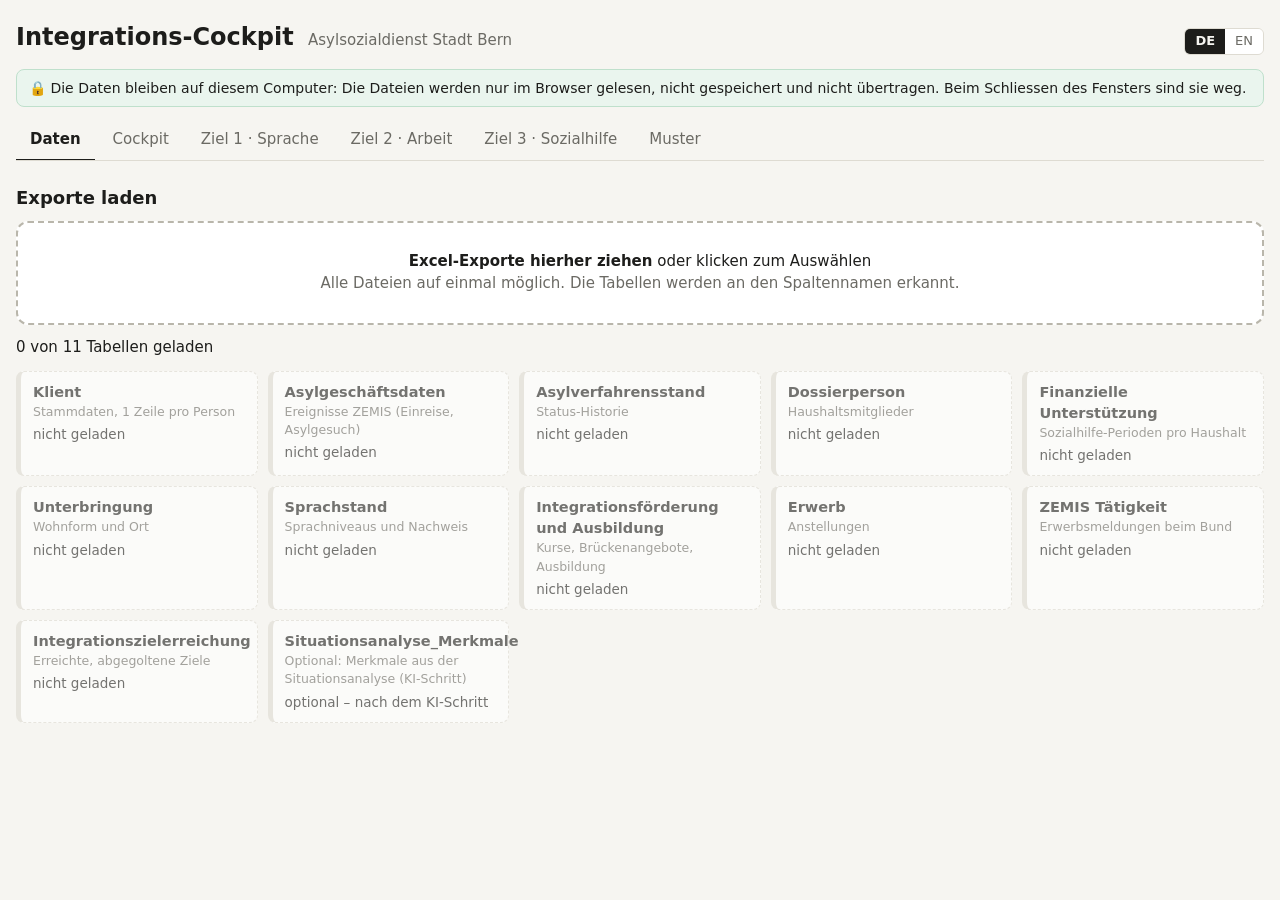
==== index.html @ bf175713 "Integrations-Cockpit: Prototyp (Daten, Cockpit, Ziele 1–3, Muster, KI-Schritt) Offline-Web-App für d" ====
<!doctype html>
<html lang="de">
<head>
  <meta charset="utf-8">
  <meta name="viewport" content="width=device-width, initial-scale=1">
  <!-- Keine Netzwerkverbindungen: Daten können die Seite nicht verlassen. -->
  <meta http-equiv="Content-Security-Policy" content="connect-src 'none'; form-action 'none'">
  <title>Integrations-Cockpit</title>
  <link rel="stylesheet" href="css/app.css">
</head>
<body>
  <header>
    <div class="top">
      <h1>Integrations-Cockpit <small id="subtitle"></small></h1>
      <div id="lang" class="lang" role="group" aria-label="Sprache / Language">
        <button type="button" data-l="de">DE</button><button type="button" data-l="en">EN</button>
      </div>
    </div>
    <p id="privacy" class="privacy"></p>
    <nav id="tabs" class="tabs" role="tablist"></nav>
  </header>

  <main id="view"></main>

  <script src="lib/xlsx.full.min.js"></script>
  <script src="js/i18n.js"></script>
  <script src="js/schema.js"></script>
  <script src="js/parse.js"></script>
  <script src="js/rules.js"></script>
  <script src="js/cockpit.js"></script>
  <script src="js/patterns.js"></script>
  <script src="tools/generator.js"></script>
  <script src="js/app.js"></script>
  <script src="js/charts.js"></script>
  <script src="js/views/daten.js"></script>
  <script src="js/views/goalview.js"></script>
  <script src="js/views/ziel1.js"></script>
  <script src="js/views/ziel2.js"></script>
  <script src="js/views/ziel3.js"></script>
  <script src="js/views/cockpit.js"></script>
  <script src="js/views/muster.js"></script>
</body>
</html>
---- css/app.css ----
:root {
  --bg: #f6f5f1; --ink: #1d1d1b; --muted: #6b6a64; --card: #fff; --line: #dedbd2;
  --ok: #1f9d63; --warn: #d9711c; --bad: #c0392b; --accent: #2f6fdb;
  /* Zielfarben wie in docs/datenmodell.html */
  --g1: #2f6fdb; --g2: #d9711c; --g3: #1f9d63; --t: #7a4fd1; --hh: #c23d6b;
  /* Ampel */
  --green: #1f9d63; --yellow: #e0a800; --red: #c0392b; --grey: #9a988f;
}
* { box-sizing: border-box; }
body { margin: 0; font: 15px/1.45 ui-sans-serif, system-ui, -apple-system, "Segoe UI", sans-serif; color: var(--ink); background: var(--bg); }
header, main { max-width: 1280px; margin: 0 auto; padding: 0 16px; }
header { padding-top: 20px; }
main { padding-bottom: 40px; }
.top { display: flex; justify-content: space-between; align-items: baseline; gap: 12px; flex-wrap: wrap; }
.lang { display: flex; border: 1px solid var(--line); border-radius: 6px; overflow: hidden; }
.lang button { font: inherit; font-size: 13px; padding: 3px 10px; border: 0; background: var(--card); color: var(--muted); cursor: pointer; }
.lang button[aria-pressed="true"] { background: var(--ink); color: var(--bg); font-weight: 600; }
.tabs { display: flex; gap: 4px; margin-top: 14px; border-bottom: 1.5px solid var(--line); overflow-x: auto; }
.tabs a { padding: 8px 14px; color: var(--muted); text-decoration: none; border-bottom: 3px solid transparent; margin-bottom: -1.5px; white-space: nowrap; }
.tabs a:hover { color: var(--ink); }
.tabs a.on { color: var(--ink); font-weight: 600; border-bottom-color: var(--ink); }
.placeholder { color: var(--muted); padding: 40px 0; }
h1 { margin: 0 0 6px; font-size: 24px; }
h1 small { font-weight: 400; color: var(--muted); font-size: 15px; margin-left: 6px; }
h2 { font-size: 18px; margin: 24px 0 10px; }
h2 small { font-weight: 400; color: var(--muted); font-size: 13px; margin-left: 6px; }
.muted { color: var(--muted); }
.privacy { background: #eaf5ee; border: 1px solid #bfe0cc; border-radius: 8px; padding: 8px 12px; margin: 8px 0 0; font-size: 14px; }

.drop { border: 2px dashed #b9b6ab; border-radius: 12px; background: var(--card); padding: 28px 16px; text-align: center; cursor: pointer; }
.drop:hover, .drop:focus, .drop.over { border-color: var(--accent); background: #f1f5fd; outline: none; }
.bar { display: flex; gap: 16px; align-items: center; margin: 12px 0; flex-wrap: wrap; }
.bar button { margin-left: auto; font: inherit; padding: 5px 12px; border-radius: 6px; border: 1px solid var(--bad); color: var(--bad); background: #fff; cursor: pointer; }

.tables { list-style: none; padding: 0; margin: 0; display: grid; grid-template-columns: repeat(auto-fill, minmax(230px, 1fr)); gap: 10px; }
.tcard { background: var(--card); border: 1.5px solid var(--line); border-left-width: 5px; border-radius: 8px; padding: 10px 12px; font-size: 13.5px; }
.tcard[data-id] { cursor: pointer; }
.tcard[data-id]:hover, .tcard[data-id]:focus { box-shadow: 0 2px 8px rgba(0,0,0,.1); outline: none; }
.tcard.ok { border-left-color: var(--ok); }
.tcard.warn { border-left-color: var(--warn); }
.tcard.sel { box-shadow: 0 0 0 2px var(--accent); }
.tcard.missing { opacity: .6; border-style: dashed; border-left-style: solid; }
.tname { font-weight: 600; font-size: 14.5px; }
.tdesc { color: var(--muted); font-size: 12.5px; overflow-wrap: anywhere; }
.tstat { margin-top: 4px; }
.tissue { color: var(--warn); font-size: 12.5px; margin-top: 4px; }

.scroll { overflow: auto; max-height: 60vh; background: var(--card); border: 1px solid var(--line); border-radius: 8px; }
table { border-collapse: collapse; font-size: 13px; white-space: nowrap; }
th, td { padding: 4px 10px; border-bottom: 1px solid #eee; text-align: left; }
th { position: sticky; top: 0; background: #fafaf7; font-weight: 600; }
.issues { font-size: 13px; }
details { margin-bottom: 10px; }
code { background: #f0eee8; padding: 0 4px; border-radius: 3px; }


/* ---------- Ziel-Ansichten ---------- */
h3 { font-size: 15px; margin: 18px 0 8px; }
.small { font-size: 12.5px; }
.head-row { display: flex; justify-content: space-between; align-items: flex-end; gap: 12px; flex-wrap: wrap; }
.head-row h2 { margin-bottom: 2px; }
.head-row p { margin: 0; }
.controls { display: flex; gap: 12px; align-items: center; flex-wrap: wrap; font-size: 14px; }
input[type="date"], input[type="search"], select { font: inherit; font-size: 14px; padding: 4px 8px; border: 1px solid var(--line); border-radius: 6px; background: var(--card); color: var(--ink); }
button.primary { font: inherit; font-size: 14px; padding: 6px 14px; border-radius: 6px; border: 0; background: var(--ink); color: var(--bg); cursor: pointer; }
button.primary:hover { opacity: .85; }

.kpis { display: grid; grid-template-columns: repeat(auto-fit, minmax(140px, 1fr)); gap: 10px; margin: 16px 0 4px; }
.kpi { background: var(--card); border: 1.5px solid var(--line); border-top: 4px solid var(--line); border-radius: 8px; padding: 10px 12px; }
.kpi b { display: block; font-size: 26px; line-height: 1.1; font-variant-numeric: tabular-nums; }
.kpi span { color: var(--muted); font-size: 13px; }
.kpi.green { border-top-color: var(--green); } .kpi.yellow { border-top-color: var(--yellow); }
.kpi.red { border-top-color: var(--red); } .kpi.accent { border-top-color: var(--accent); }

.two-col { display: grid; grid-template-columns: repeat(auto-fit, minmax(420px, 1fr)); gap: 0 16px; }
@media (max-width: 520px) { .two-col { grid-template-columns: 1fr; } }
table.num td:not(:first-child), table.num th:not(:first-child) { text-align: right; font-variant-numeric: tabular-nums; }
.scroll.tall { max-height: 70vh; }
td.wrap { white-space: normal; min-width: 280px; max-width: 520px; }
td { vertical-align: top; }

svg.bar { vertical-align: middle; }
svg.bar .green { fill: var(--green); } svg.bar .yellow { fill: var(--yellow); }
svg.bar .red { fill: var(--red); } svg.bar .dark { fill: #7d2a20; } svg.bar .grey { fill: var(--grey); }

.light { display: inline-flex; align-items: center; gap: 6px; white-space: nowrap; }
.light i { width: 11px; height: 11px; border-radius: 50%; display: inline-block; flex: none; }
.light.green i { background: var(--green); } .light.yellow i { background: var(--yellow); }
.light.red i { background: var(--red); } .light.grey i { background: var(--grey); }
.tag { display: inline-block; font-size: 11.5px; padding: 0 6px; border-radius: 4px; border: 1px solid currentColor; white-space: nowrap; }
.tag.accent { color: var(--accent); }
.filters { display: flex; flex-wrap: wrap; gap: 12px; align-items: center; margin-bottom: 8px; font-size: 14px; }

.seg { display: inline-flex; border: 1px solid var(--line); border-radius: 8px; overflow: hidden; margin-top: 16px; flex-wrap: wrap; }
.seg button { font: inherit; font-size: 14px; padding: 6px 14px; border: 0; background: var(--card); color: var(--muted); cursor: pointer; }
.seg button.on { background: var(--ink); color: var(--bg); font-weight: 600; }
.qual { color: var(--warn); font-size: 12.5px; margin-top: 3px; }

/* ---------- Cockpit ---------- */
button.kpi { font: inherit; text-align: left; color: var(--ink); cursor: pointer; }
button.kpi:hover { box-shadow: 0 2px 8px rgba(0,0,0,.1); }
button.kpi.sel { outline: 2px solid var(--ink); outline-offset: 1px; }
.kpi.warn { border-top-color: var(--warn); }
.calls { list-style: none; margin: 0; padding: 0; display: grid; gap: 6px; }
.call { display: grid; grid-template-columns: 130px 150px 120px 1fr 120px 110px; gap: 10px; align-items: start;
  background: var(--card); border: 1.5px solid var(--line); border-radius: 8px; padding: 8px 12px; font-size: 13.5px; }
.call.done { opacity: .4; }
.call.done .c-text { text-decoration: line-through; }
.c-act { text-align: right; }
@media (max-width: 900px) { .call { grid-template-columns: 1fr 1fr; } .c-text { grid-column: 1 / -1; } .c-act { text-align: left; } }
.done-btn { font: inherit; font-size: 13px; padding: 3px 10px; border-radius: 6px; border: 1px solid var(--line); background: var(--card); color: var(--ink); cursor: pointer; }
.done-btn[aria-pressed="true"] { background: var(--bg); }
.gtag { display: inline-block; font-size: 12px; font-weight: 600; padding: 1px 7px; border-radius: 10px; color: #fff; white-space: nowrap; }
.gtag.g1 { background: var(--g1); } .gtag.g2 { background: var(--g2); } .gtag.g3 { background: var(--g3); }
.light.warn i { background: none; color: var(--warn); font-style: normal; font-weight: 700; width: auto; height: auto; }
button.link { font: inherit; font-size: 14px; background: none; border: 0; color: var(--accent); cursor: pointer; padding: 8px 0; }
button.sort { font: inherit; font-weight: 600; background: none; border: 0; padding: 0; color: var(--ink); cursor: pointer; }
button.lightbtn { font: inherit; font-size: 13px; background: none; border: 1px solid transparent; border-radius: 6px; padding: 2px 6px; color: var(--ink); cursor: pointer; }
button.lightbtn:hover, button.lightbtn:focus { border-color: var(--line); background: var(--bg); }
.empty { text-align: center; padding: 48px 16px; }
.empty .actions { display: flex; gap: 12px; justify-content: center; flex-wrap: wrap; margin-top: 18px; }
.btn { font: inherit; font-size: 15px; padding: 9px 18px; border-radius: 8px; border: 1.5px solid var(--ink); background: var(--card); color: var(--ink); cursor: pointer; text-decoration: none; }
.btn.primary { background: var(--ink); color: var(--bg); }

details.group { margin-top: 14px; }
details.group > summary { cursor: pointer; list-style: revert; }
details.group > summary h3 { display: inline; margin: 0; }
details.group > summary small { font-weight: 400; color: var(--muted); }
details.group .scroll { margin-top: 8px; }

/* ---------- Muster ---------- */
.principle { background: var(--card); border-left: 4px solid var(--t); padding: 8px 12px; border-radius: 6px; margin: 6px 0 0; font-size: 14px; }
.base { margin: 14px 0 6px; font-size: 14px; }
.chips { display: flex; flex-wrap: wrap; gap: 6px; align-items: center; margin: 8px 0; }
.chip-title { font-size: 12.5px; color: var(--muted); min-width: 190px; }
.chip { font: inherit; font-size: 13px; padding: 4px 11px; border-radius: 999px; border: 1px solid var(--line); background: var(--card); color: var(--ink); cursor: pointer; }
.chip.on { background: var(--ink); color: var(--bg); border-color: var(--ink); }
.card-sec { background: var(--card); border: 1.5px solid var(--line); border-radius: 10px; padding: 4px 16px 10px; margin-top: 14px; }
.card-sec h4 { font-size: 14px; margin: 14px 0 6px; }
.rrows { display: grid; gap: 4px; }
.rrow { display: grid; grid-template-columns: minmax(150px, 260px) 1fr 120px; gap: 10px; align-items: center; font-size: 13.5px; }
@media (max-width: 640px) { .rrow { grid-template-columns: 1fr 90px; } .rrow .rbar { grid-column: 1 / -1; grid-row: 2; } .chip-title { min-width: 0; width: 100%; } }
.rlabel { overflow-wrap: anywhere; }
.rbar { width: 100%; height: 16px; display: block; }
.rbar .track { fill: var(--bg); }
.rbar .g1 { fill: var(--g1); } .rbar .g2 { fill: var(--g2); } .rbar .g3 { fill: var(--g3); } .rbar .below { fill: var(--grey); }
.rbar .overall { stroke: var(--ink); stroke-width: 2; stroke-dasharray: 3 2; vector-effect: non-scaling-stroke; }
.rval { font-variant-numeric: tabular-nums; text-align: right; white-space: nowrap; }
.rhidden { color: var(--muted); font-style: italic; grid-column: 2 / 4; }
.dash { display: inline-block; width: 18px; border-top: 2px dashed var(--ink); vertical-align: middle; }
.pair { padding: 6px 0; border-top: 1px solid var(--line); }
.pair-title { font-size: 13px; color: var(--muted); margin-bottom: 2px; }
ol.top { padding-left: 20px; font-size: 14px; }
ol.top li { margin: 4px 0; }
.seg button[aria-pressed] { min-width: 0; }

@media (prefers-color-scheme: dark) {
  :root { --bg: #1b1b1a; --ink: #ecebe6; --muted: #a09f98; --card: #262624; --line: #3a3936; }
  .privacy { background: #1f3328; border-color: #2e5a41; }
  .drop:hover, .drop:focus, .drop.over { background: #1f2738; }
  .bar button { background: var(--card); }
  th { background: #2d2d2b; }
  th, td { border-bottom-color: #333; }
  code { background: #333; }
}
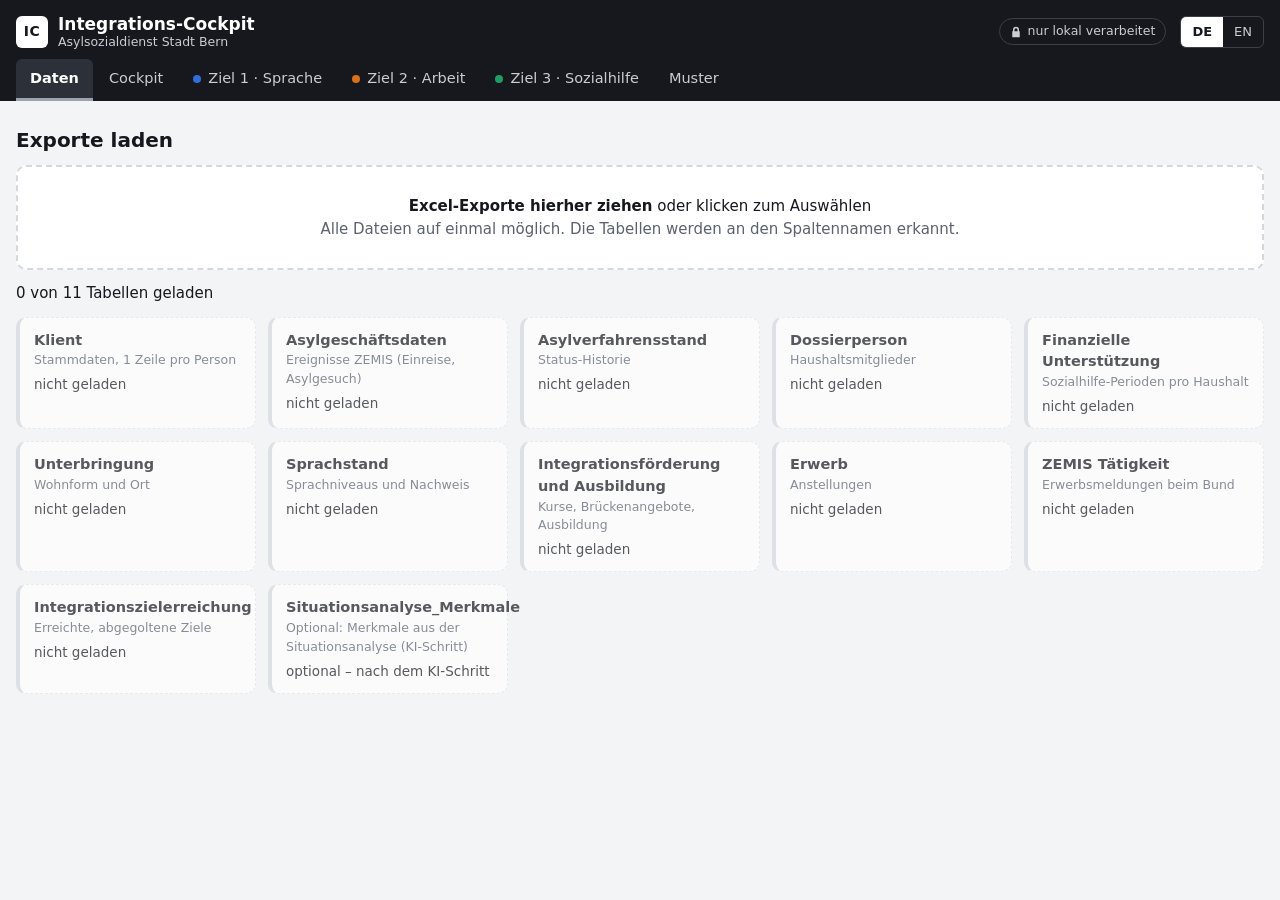
==== commit e52efde6: "Gestaltung «Variante A»: dunkle Kopfleiste, Karten, Ampel mit Formen Nur CSS und Markup-Klassen; Log" ====
--- a/index.html
+++ b/index.html
@@ -9,15 +9,18 @@
   <link rel="stylesheet" href="css/app.css">
 </head>
 <body>
-  <header>
-    <div class="top">
-      <h1>Integrations-Cockpit <small id="subtitle"></small></h1>
+  <header class="appbar">
+    <div class="appbar-inner top">
+      <div class="brand">
+        <span class="logo" aria-hidden="true">IC</span>
+        <div><h1>Integrations-Cockpit</h1><div id="subtitle" class="sub"></div></div>
+      </div>
+      <span id="privacy" class="lockbadge"></span>
       <div id="lang" class="lang" role="group" aria-label="Sprache / Language">
         <button type="button" data-l="de">DE</button><button type="button" data-l="en">EN</button>
       </div>
     </div>
-    <p id="privacy" class="privacy"></p>
-    <nav id="tabs" class="tabs" role="tablist"></nav>
+    <nav id="tabs" class="appbar-inner tabs" role="tablist"></nav>
   </header>
 
   <main id="view"></main>
--- a/css/app.css
+++ b/css/app.css
@@ -1,148 +1,212 @@
+/* Integrations-Cockpit – Gestaltung «Variante A»
+ * Dunkle Kopfleiste, helle Seite, weisse Karten. Zielfarben (PROMPT.md) nur als Akzente.
+ * Textfarben sind so gewählt, dass der Kontrast mindestens 4.5:1 beträgt (hell und dunkel).
+ */
 :root {
-  --bg: #f6f5f1; --ink: #1d1d1b; --muted: #6b6a64; --card: #fff; --line: #dedbd2;
-  --ok: #1f9d63; --warn: #d9711c; --bad: #c0392b; --accent: #2f6fdb;
-  /* Zielfarben wie in docs/datenmodell.html */
-  --g1: #2f6fdb; --g2: #d9711c; --g3: #1f9d63; --t: #7a4fd1; --hh: #c23d6b;
-  /* Ampel */
-  --green: #1f9d63; --yellow: #e0a800; --red: #c0392b; --grey: #9a988f;
+  --bg: #F3F4F6; --ink: #16181D; --muted: #5B616E; --card: #fff;
+  --line: #E3E5E9; --line-strong: #D5D8DE; --thead: #F9FAFB; --hover: #F3F4F6;
+  /* Kopfleiste */
+  --bar: #16181D; --bar-ink: #fff; --bar-muted: #C9CDD4; --bar-active: #2C3039;
+  /* Zielfarben (Akzente) und dunklere Textvarianten (Kontrast ≥ 4.5:1 auf hell) */
+  --g1: #2f6fdb; --g2: #d9711c; --g3: #1f9d63; --t: #7a4fd1; --hh: #c23d6b; --neutral: #9CA3AF;
+  --g1-text: #2a62c9; --g2-text: #a84d08; --g3-text: #137a4b; --t-text: #6b3fc4;
+  /* Ampel: Flächen, Formen (≥ 3:1) und Zahlen/Text (≥ 4.5:1) */
+  --green: #1f9d63; --yellow: #e0a800; --red: #c0392b; --grey: #8b919c;
+  --yellow-shape: #b08400;
+  --green-text: #137a4b; --yellow-text: #8a6200; --red-text: #b3261e;
+  --ok: #1f9d63; --warn: #a84d08; --bad: #b3261e; --accent: #2a62c9;
+  /* Hauptaktion */
+  --primary-bg: #16181D; --primary-ink: #fff;
+  /* Ziel-Etiketten: immer dunkle Fläche mit weisser Schrift */
+  --g1-strong: #2a62c9; --g2-strong: #a84d08; --g3-strong: #137a4b;
 }
 * { box-sizing: border-box; }
-body { margin: 0; font: 15px/1.45 ui-sans-serif, system-ui, -apple-system, "Segoe UI", sans-serif; color: var(--ink); background: var(--bg); }
-header, main { max-width: 1280px; margin: 0 auto; padding: 0 16px; }
-header { padding-top: 20px; }
-main { padding-bottom: 40px; }
-.top { display: flex; justify-content: space-between; align-items: baseline; gap: 12px; flex-wrap: wrap; }
-.lang { display: flex; border: 1px solid var(--line); border-radius: 6px; overflow: hidden; }
-.lang button { font: inherit; font-size: 13px; padding: 3px 10px; border: 0; background: var(--card); color: var(--muted); cursor: pointer; }
-.lang button[aria-pressed="true"] { background: var(--ink); color: var(--bg); font-weight: 600; }
-.tabs { display: flex; gap: 4px; margin-top: 14px; border-bottom: 1.5px solid var(--line); overflow-x: auto; }
-.tabs a { padding: 8px 14px; color: var(--muted); text-decoration: none; border-bottom: 3px solid transparent; margin-bottom: -1.5px; white-space: nowrap; }
-.tabs a:hover { color: var(--ink); }
-.tabs a.on { color: var(--ink); font-weight: 600; border-bottom-color: var(--ink); }
+body { margin: 0; font: 15px/1.5 ui-sans-serif, system-ui, -apple-system, "Segoe UI", sans-serif; color: var(--ink); background: var(--bg); }
+main { max-width: 1280px; margin: 0 auto; padding: 0 16px 48px; }
+.muted { color: var(--muted); }
+.small { font-size: 12.5px; }
+h2 { font-size: 20px; font-weight: 700; margin: 24px 0 10px; }
+h2 small { font-weight: 400; color: var(--muted); font-size: 13px; margin-left: 6px; }
+h3 { font-size: 15px; font-weight: 650; margin: 18px 0 8px; }
 .placeholder { color: var(--muted); padding: 40px 0; }
-h1 { margin: 0 0 6px; font-size: 24px; }
-h1 small { font-weight: 400; color: var(--muted); font-size: 15px; margin-left: 6px; }
-h2 { font-size: 18px; margin: 24px 0 10px; }
-h2 small { font-weight: 400; color: var(--muted); font-size: 13px; margin-left: 6px; }
-.muted { color: var(--muted); }
-.privacy { background: #eaf5ee; border: 1px solid #bfe0cc; border-radius: 8px; padding: 8px 12px; margin: 8px 0 0; font-size: 14px; }
-
-.drop { border: 2px dashed #b9b6ab; border-radius: 12px; background: var(--card); padding: 28px 16px; text-align: center; cursor: pointer; }
-.drop:hover, .drop:focus, .drop.over { border-color: var(--accent); background: #f1f5fd; outline: none; }
-.bar { display: flex; gap: 16px; align-items: center; margin: 12px 0; flex-wrap: wrap; }
-.bar button { margin-left: auto; font: inherit; padding: 5px 12px; border-radius: 6px; border: 1px solid var(--bad); color: var(--bad); background: #fff; cursor: pointer; }
-
-.tables { list-style: none; padding: 0; margin: 0; display: grid; grid-template-columns: repeat(auto-fill, minmax(230px, 1fr)); gap: 10px; }
-.tcard { background: var(--card); border: 1.5px solid var(--line); border-left-width: 5px; border-radius: 8px; padding: 10px 12px; font-size: 13.5px; }
-.tcard[data-id] { cursor: pointer; }
-.tcard[data-id]:hover, .tcard[data-id]:focus { box-shadow: 0 2px 8px rgba(0,0,0,.1); outline: none; }
-.tcard.ok { border-left-color: var(--ok); }
-.tcard.warn { border-left-color: var(--warn); }
-.tcard.sel { box-shadow: 0 0 0 2px var(--accent); }
-.tcard.missing { opacity: .6; border-style: dashed; border-left-style: solid; }
-.tname { font-weight: 600; font-size: 14.5px; }
-.tdesc { color: var(--muted); font-size: 12.5px; overflow-wrap: anywhere; }
-.tstat { margin-top: 4px; }
-.tissue { color: var(--warn); font-size: 12.5px; margin-top: 4px; }
-
-.scroll { overflow: auto; max-height: 60vh; background: var(--card); border: 1px solid var(--line); border-radius: 8px; }
-table { border-collapse: collapse; font-size: 13px; white-space: nowrap; }
-th, td { padding: 4px 10px; border-bottom: 1px solid #eee; text-align: left; }
-th { position: sticky; top: 0; background: #fafaf7; font-weight: 600; }
-.issues { font-size: 13px; }
+code { background: var(--hover); padding: 0 4px; border-radius: 4px; }
+a { color: var(--accent); }
+
+/* ---------- Kopfleiste (dunkel) ---------- */
+.appbar { background: var(--bar); color: var(--bar-ink); }
+.appbar-inner { max-width: 1280px; margin: 0 auto; padding: 0 16px; }
+.appbar .top { display: flex; align-items: center; gap: 14px; flex-wrap: wrap; padding-top: 14px; padding-bottom: 10px; }
+.brand { display: flex; align-items: center; gap: 10px; margin-right: auto; }
+.logo { width: 32px; height: 32px; border-radius: 6px; background: #fff; color: var(--bar); display: grid; place-items: center; font-weight: 800; font-size: 14px; letter-spacing: .5px; flex: none; }
+.brand h1 { margin: 0; font-size: 17px; font-weight: 700; line-height: 1.2; color: var(--bar-ink); }
+.brand .sub { font-size: 12.5px; color: var(--bar-muted); line-height: 1.2; }
+.lockbadge { display: inline-flex; align-items: center; gap: 6px; font-size: 12.5px; color: var(--bar-muted); border: 1px solid #3A3F4A; border-radius: 999px; padding: 3px 10px; cursor: help; }
+.lockbadge svg { width: 12px; height: 12px; fill: currentColor; }
+.lang { display: flex; border: 1px solid #3A3F4A; border-radius: 6px; overflow: hidden; }
+.lang button { font: inherit; font-size: 13px; min-height: 30px; padding: 3px 11px; border: 0; background: transparent; color: var(--bar-muted); cursor: pointer; }
+.lang button:hover { color: #fff; }
+.lang button[aria-pressed="true"] { background: #fff; color: var(--bar); font-weight: 700; }
+
+/* Reiter in der Kopfleiste */
+.tabs { display: flex; gap: 2px; overflow-x: auto; }
+.tabs a { display: inline-flex; align-items: center; gap: 7px; padding: 9px 14px 8px; color: var(--bar-muted); text-decoration: none; white-space: nowrap;
+  border-radius: 6px 6px 0 0; border-bottom: 3px solid transparent; font-size: 14.5px; }
+.tabs a:hover { color: #fff; }
+.tabs a.on { background: var(--bar-active); color: #fff; font-weight: 700; }
+.tabs a.on.tab-cockpit { border-bottom-color: #F3F4F6; }   /* «dunkel» auf dunkler Leiste: helle Linie, damit sichtbar */
+.tabs a.on.tab-daten { border-bottom-color: var(--neutral); }
+.tabs a.on.tab-ziel1 { border-bottom-color: var(--g1); }
+.tabs a.on.tab-ziel2 { border-bottom-color: var(--g2); }
+.tabs a.on.tab-ziel3 { border-bottom-color: var(--g3); }
+.tabs a.on.tab-muster { border-bottom-color: var(--t); }
+.tdot { width: 8px; height: 8px; border-radius: 50%; flex: none; }
+.tab-ziel1 .tdot { background: var(--g1); } .tab-ziel2 .tdot { background: var(--g2); } .tab-ziel3 .tdot { background: var(--g3); }
+
+/* ---------- Ziel-Reiter: Akzentlinie und Titel in Zielfarbe ---------- */
+#view[data-tab="ziel1"] { --page: var(--g1); --page-text: var(--g1-text); }
+#view[data-tab="ziel2"] { --page: var(--g2); --page-text: var(--g2-text); }
+#view[data-tab="ziel3"] { --page: var(--g3); --page-text: var(--g3-text); }
+#view[data-tab^="ziel"]::before { content: ""; display: block; height: 4px; background: var(--page); border-radius: 0 0 3px 3px; }
+#view[data-tab^="ziel"] .head-row h2 { color: var(--page-text); }
+
+/* ---------- Karten ---------- */
+#view > section, #view > details.group, .card-sec {
+  background: var(--card); border: 1px solid var(--line); border-radius: 10px; padding: 0 16px 14px; margin-top: 16px; }
+#view > section > h2:first-child, #view > section > h3:first-child, .card-sec > h3:first-child, details.group > summary {
+  margin: 0 -16px 12px; padding: 12px 16px; border-bottom: 1px solid var(--line); font-size: 15px; font-weight: 650; }
+#view > section > h2:first-child { font-size: 16px; }
+/* verschachtelte Abschnitte (z.B. Übersicht im Cockpit) ohne eigene Karte */
+#view section section { background: none; border: 0; padding: 0; margin-top: 14px; }
+.card-sec h4 { font-size: 14px; margin: 14px 0 6px; }
+
+details.group > summary { cursor: pointer; list-style: revert; }
+details.group > summary h3 { display: inline; margin: 0; font-size: 15px; }
+details.group > summary small { font-weight: 400; color: var(--muted); }
+details.group:not([open]) { padding-bottom: 0; }
+details.group:not([open]) > summary { border-bottom: 0; margin-bottom: 0; }
 details { margin-bottom: 10px; }
-code { background: #f0eee8; padding: 0 4px; border-radius: 3px; }
-
-
-/* ---------- Ziel-Ansichten ---------- */
-h3 { font-size: 15px; margin: 18px 0 8px; }
-.small { font-size: 12.5px; }
+
 .head-row { display: flex; justify-content: space-between; align-items: flex-end; gap: 12px; flex-wrap: wrap; }
 .head-row h2 { margin-bottom: 2px; }
 .head-row p { margin: 0; }
-.controls { display: flex; gap: 12px; align-items: center; flex-wrap: wrap; font-size: 14px; }
-input[type="date"], input[type="search"], select { font: inherit; font-size: 14px; padding: 4px 8px; border: 1px solid var(--line); border-radius: 6px; background: var(--card); color: var(--ink); }
-button.primary { font: inherit; font-size: 14px; padding: 6px 14px; border-radius: 6px; border: 0; background: var(--ink); color: var(--bg); cursor: pointer; }
-button.primary:hover { opacity: .85; }
-
-.kpis { display: grid; grid-template-columns: repeat(auto-fit, minmax(140px, 1fr)); gap: 10px; margin: 16px 0 4px; }
-.kpi { background: var(--card); border: 1.5px solid var(--line); border-top: 4px solid var(--line); border-radius: 8px; padding: 10px 12px; }
-.kpi b { display: block; font-size: 26px; line-height: 1.1; font-variant-numeric: tabular-nums; }
+.controls { display: flex; gap: 10px; align-items: center; flex-wrap: wrap; font-size: 14px; }
+.filters { display: flex; flex-wrap: wrap; gap: 12px; align-items: center; margin-bottom: 10px; font-size: 14px; }
+
+/* ---------- Eingaben und Knöpfe ---------- */
+input[type="date"], input[type="search"], select {
+  font: inherit; font-size: 14px; min-height: 36px; padding: 5px 10px; border: 1px solid var(--line-strong); border-radius: 6px; background: var(--card); color: var(--ink); }
+input[type="search"] { min-width: 220px; }
+/* Sekundär: weiss mit Rahmen */
+.btn, .bar button, .done-btn {
+  font: inherit; font-size: 14px; min-height: 36px; padding: 6px 14px; display: inline-flex; align-items: center; justify-content: center; gap: 6px;
+  border: 1px solid var(--line-strong); border-radius: 6px; background: var(--card); color: var(--ink); cursor: pointer; text-decoration: none; }
+.btn:hover, .bar button:hover, .done-btn:hover { background: var(--hover); }
+.bar button { margin-left: auto; color: var(--red-text); }
+.done-btn[aria-pressed="true"] { background: var(--hover); }
+/* Hauptaktion: dunkel */
+button.primary, .btn.primary {
+  font: inherit; font-size: 14px; font-weight: 650; min-height: 36px; padding: 6px 16px; border: 1px solid var(--primary-bg); border-radius: 6px;
+  background: var(--primary-bg); color: var(--primary-ink); cursor: pointer; text-decoration: none; display: inline-flex; align-items: center; }
+button.primary:hover, .btn.primary:hover { opacity: .88; }
+button:disabled { opacity: .5; cursor: not-allowed; }
+button:focus-visible, a:focus-visible, input:focus-visible, select:focus-visible, summary:focus-visible, [tabindex]:focus-visible { outline: 2px solid var(--accent); outline-offset: 2px; }
+.tabs a:focus-visible, .lang button:focus-visible { outline-color: #fff; }
+button.link { font: inherit; font-size: 14px; background: none; border: 0; color: var(--accent); cursor: pointer; padding: 10px 0 0; }
+button.sort { font: inherit; font-weight: 650; background: none; border: 0; padding: 0; color: var(--ink); cursor: pointer; }
+.seg { display: inline-flex; border: 1px solid var(--line-strong); border-radius: 6px; overflow: hidden; flex-wrap: wrap; background: var(--card); }
+.seg button { font: inherit; font-size: 14px; min-height: 36px; padding: 6px 14px; border: 0; background: var(--card); color: var(--muted); cursor: pointer; }
+.seg button + button { border-left: 1px solid var(--line-strong); }
+.seg button.on { background: var(--ink); color: var(--card); font-weight: 650; }
+
+/* ---------- Kennzahlen ---------- */
+.kpis { display: grid; grid-template-columns: repeat(auto-fit, minmax(150px, 1fr)); gap: 12px; margin: 16px 0 4px; }
+.kpi { background: var(--card); border: 1px solid var(--line); border-radius: 10px; padding: 14px 16px; display: flex; flex-direction: column-reverse; justify-content: flex-end; gap: 2px; }
+.kpi b { display: block; font-size: 32px; font-weight: 750; line-height: 1.1; font-variant-numeric: tabular-nums; color: var(--ink); }
 .kpi span { color: var(--muted); font-size: 13px; }
-.kpi.green { border-top-color: var(--green); } .kpi.yellow { border-top-color: var(--yellow); }
-.kpi.red { border-top-color: var(--red); } .kpi.accent { border-top-color: var(--accent); }
-
+.kpi.green b { color: var(--green-text); } .kpi.yellow b { color: var(--yellow-text); } .kpi.red b { color: var(--red-text); }
+.kpi.accent b { color: var(--accent); } .kpi.warn b { color: var(--warn); }
+button.kpi { font: inherit; text-align: left; cursor: pointer; }
+button.kpi:hover { border-color: var(--line-strong); background: var(--thead); }
+button.kpi.sel { outline: 2px solid var(--ink); outline-offset: 1px; }
+
+/* ---------- Tabellen ---------- */
+.scroll { overflow: auto; max-height: 60vh; background: var(--card); border: 1px solid var(--line); border-radius: 8px; }
+.scroll.tall { max-height: 70vh; }
+table { border-collapse: collapse; font-size: 13.5px; white-space: nowrap; width: 100%; }
+th, td { padding: 8px 12px; border-bottom: 1px solid var(--line); text-align: left; vertical-align: top; }
+th { position: sticky; top: 0; background: var(--thead); font-weight: 650; font-size: 13px; z-index: 1; }
+tbody tr:hover td { background: var(--hover); }
+tbody tr:last-child td { border-bottom: 0; }
+table.num td:not(:first-child), table.num th:not(:first-child) { text-align: right; font-variant-numeric: tabular-nums; }
+td.wrap { white-space: normal; min-width: 280px; max-width: 520px; }
 .two-col { display: grid; grid-template-columns: repeat(auto-fit, minmax(420px, 1fr)); gap: 0 16px; }
 @media (max-width: 520px) { .two-col { grid-template-columns: 1fr; } }
-table.num td:not(:first-child), table.num th:not(:first-child) { text-align: right; font-variant-numeric: tabular-nums; }
-.scroll.tall { max-height: 70vh; }
-td.wrap { white-space: normal; min-width: 280px; max-width: 520px; }
-td { vertical-align: top; }
+
+/* ---------- Ampel: Form + Text, lesbar ohne Farbe ---------- */
+.light { display: inline-flex; align-items: center; gap: 7px; white-space: nowrap; }
+.light .shape { width: 14px; height: 14px; flex: none; }
+.light.green .shape circle { fill: var(--green); }
+.light .shape .tick { fill: none; stroke: #fff; stroke-width: 2; stroke-linecap: round; stroke-linejoin: round; }
+.light.yellow .shape circle { fill: none; stroke: var(--yellow-shape); stroke-width: 2.6; }
+.light.red .shape path { fill: var(--red); }
+.light.grey .shape rect { fill: var(--grey); }
+.light.warn i { width: 14px; height: 14px; border-radius: 3px; background: var(--warn); color: #fff; font-style: normal; font-weight: 800; font-size: 11px; display: inline-grid; place-items: center; flex: none; }
+button.lightbtn { font: inherit; font-size: 13px; background: none; border: 1px solid transparent; border-radius: 6px; padding: 3px 7px; color: var(--ink); cursor: pointer; }
+button.lightbtn:hover, button.lightbtn:focus { border-color: var(--line-strong); background: var(--card); }
 
 svg.bar { vertical-align: middle; }
 svg.bar .green { fill: var(--green); } svg.bar .yellow { fill: var(--yellow); }
 svg.bar .red { fill: var(--red); } svg.bar .dark { fill: #7d2a20; } svg.bar .grey { fill: var(--grey); }
 
-.light { display: inline-flex; align-items: center; gap: 6px; white-space: nowrap; }
-.light i { width: 11px; height: 11px; border-radius: 50%; display: inline-block; flex: none; }
-.light.green i { background: var(--green); } .light.yellow i { background: var(--yellow); }
-.light.red i { background: var(--red); } .light.grey i { background: var(--grey); }
 .tag { display: inline-block; font-size: 11.5px; padding: 0 6px; border-radius: 4px; border: 1px solid currentColor; white-space: nowrap; }
 .tag.accent { color: var(--accent); }
-.filters { display: flex; flex-wrap: wrap; gap: 12px; align-items: center; margin-bottom: 8px; font-size: 14px; }
-
-.seg { display: inline-flex; border: 1px solid var(--line); border-radius: 8px; overflow: hidden; margin-top: 16px; flex-wrap: wrap; }
-.seg button { font: inherit; font-size: 14px; padding: 6px 14px; border: 0; background: var(--card); color: var(--muted); cursor: pointer; }
-.seg button.on { background: var(--ink); color: var(--bg); font-weight: 600; }
+.gtag { display: inline-block; font-size: 12px; font-weight: 650; padding: 1px 8px; border-radius: 10px; color: #fff; white-space: nowrap; }
+.gtag.g1 { background: var(--g1-strong); } .gtag.g2 { background: var(--g2-strong); } .gtag.g3 { background: var(--g3-strong); }
 .qual { color: var(--warn); font-size: 12.5px; margin-top: 3px; }
+.tissue { color: var(--warn); font-size: 12.5px; margin-top: 4px; }
+
+/* ---------- Daten ---------- */
+.drop { border: 2px dashed var(--line-strong); border-radius: 10px; background: var(--card); padding: 28px 16px; text-align: center; cursor: pointer; }
+.drop:hover, .drop:focus, .drop.over { border-color: var(--accent); background: #EEF3FC; outline: none; }
+.bar { display: flex; gap: 16px; align-items: center; margin: 12px 0; flex-wrap: wrap; }
+.tables { list-style: none; padding: 0; margin: 0; display: grid; grid-template-columns: repeat(auto-fill, minmax(230px, 1fr)); gap: 12px; }
+.tcard { background: var(--card); border: 1px solid var(--line); border-left: 4px solid var(--line-strong); border-radius: 10px; padding: 12px 14px; font-size: 13.5px; }
+.tcard[data-id] { cursor: pointer; }
+.tcard[data-id]:hover, .tcard[data-id]:focus { border-color: var(--line-strong); box-shadow: 0 1px 4px rgba(0,0,0,.06); outline: none; }
+.tcard.ok { border-left-color: var(--ok); }
+.tcard.warn { border-left-color: var(--g2); }
+.tcard.sel { box-shadow: 0 0 0 2px var(--accent); }
+.tcard.missing { opacity: .7; border-style: dashed; border-left-style: solid; }
+.tname { font-weight: 650; font-size: 14.5px; }
+.tdesc { color: var(--muted); font-size: 12.5px; overflow-wrap: anywhere; }
+.tstat { margin-top: 4px; }
+.issues { font-size: 13px; }
 
 /* ---------- Cockpit ---------- */
-button.kpi { font: inherit; text-align: left; color: var(--ink); cursor: pointer; }
-button.kpi:hover { box-shadow: 0 2px 8px rgba(0,0,0,.1); }
-button.kpi.sel { outline: 2px solid var(--ink); outline-offset: 1px; }
-.kpi.warn { border-top-color: var(--warn); }
-.calls { list-style: none; margin: 0; padding: 0; display: grid; gap: 6px; }
-.call { display: grid; grid-template-columns: 130px 150px 120px 1fr 120px 110px; gap: 10px; align-items: start;
-  background: var(--card); border: 1.5px solid var(--line); border-radius: 8px; padding: 8px 12px; font-size: 13.5px; }
-.call.done { opacity: .4; }
+.calls { list-style: none; margin: 0; padding: 0; }
+.call { display: grid; grid-template-columns: 130px 150px 120px 1fr 120px 110px; gap: 10px; align-items: start; padding: 10px 0; border-bottom: 1px solid var(--line); font-size: 13.5px; }
+.call:last-child { border-bottom: 0; }
+.call.done { opacity: .45; }
 .call.done .c-text { text-decoration: line-through; }
 .c-act { text-align: right; }
 @media (max-width: 900px) { .call { grid-template-columns: 1fr 1fr; } .c-text { grid-column: 1 / -1; } .c-act { text-align: left; } }
-.done-btn { font: inherit; font-size: 13px; padding: 3px 10px; border-radius: 6px; border: 1px solid var(--line); background: var(--card); color: var(--ink); cursor: pointer; }
-.done-btn[aria-pressed="true"] { background: var(--bg); }
-.gtag { display: inline-block; font-size: 12px; font-weight: 600; padding: 1px 7px; border-radius: 10px; color: #fff; white-space: nowrap; }
-.gtag.g1 { background: var(--g1); } .gtag.g2 { background: var(--g2); } .gtag.g3 { background: var(--g3); }
-.light.warn i { background: none; color: var(--warn); font-style: normal; font-weight: 700; width: auto; height: auto; }
-button.link { font: inherit; font-size: 14px; background: none; border: 0; color: var(--accent); cursor: pointer; padding: 8px 0; }
-button.sort { font: inherit; font-weight: 600; background: none; border: 0; padding: 0; color: var(--ink); cursor: pointer; }
-button.lightbtn { font: inherit; font-size: 13px; background: none; border: 1px solid transparent; border-radius: 6px; padding: 2px 6px; color: var(--ink); cursor: pointer; }
-button.lightbtn:hover, button.lightbtn:focus { border-color: var(--line); background: var(--bg); }
-.empty { text-align: center; padding: 48px 16px; }
+.empty { text-align: center; padding: 56px 16px; background: var(--card); border: 1px solid var(--line); border-radius: 10px; margin-top: 24px; }
 .empty .actions { display: flex; gap: 12px; justify-content: center; flex-wrap: wrap; margin-top: 18px; }
-.btn { font: inherit; font-size: 15px; padding: 9px 18px; border-radius: 8px; border: 1.5px solid var(--ink); background: var(--card); color: var(--ink); cursor: pointer; text-decoration: none; }
-.btn.primary { background: var(--ink); color: var(--bg); }
-
-details.group { margin-top: 14px; }
-details.group > summary { cursor: pointer; list-style: revert; }
-details.group > summary h3 { display: inline; margin: 0; }
-details.group > summary small { font-weight: 400; color: var(--muted); }
-details.group .scroll { margin-top: 8px; }
 
 /* ---------- Muster ---------- */
-.principle { background: var(--card); border-left: 4px solid var(--t); padding: 8px 12px; border-radius: 6px; margin: 6px 0 0; font-size: 14px; }
+.principle { background: var(--card); border: 1px solid var(--line); border-left: 4px solid var(--t); padding: 8px 12px; border-radius: 8px; margin: 6px 0 0; font-size: 14px; }
 .base { margin: 14px 0 6px; font-size: 14px; }
 .chips { display: flex; flex-wrap: wrap; gap: 6px; align-items: center; margin: 8px 0; }
 .chip-title { font-size: 12.5px; color: var(--muted); min-width: 190px; }
-.chip { font: inherit; font-size: 13px; padding: 4px 11px; border-radius: 999px; border: 1px solid var(--line); background: var(--card); color: var(--ink); cursor: pointer; }
-.chip.on { background: var(--ink); color: var(--bg); border-color: var(--ink); }
-.card-sec { background: var(--card); border: 1.5px solid var(--line); border-radius: 10px; padding: 4px 16px 10px; margin-top: 14px; }
-.card-sec h4 { font-size: 14px; margin: 14px 0 6px; }
+.chip { font: inherit; font-size: 13px; min-height: 32px; padding: 4px 12px; border-radius: 999px; border: 1px solid var(--line-strong); background: var(--card); color: var(--ink); cursor: pointer; }
+.chip:hover { background: var(--hover); }
+.chip.on { background: var(--ink); color: var(--card); border-color: var(--ink); }
 .rrows { display: grid; gap: 4px; }
 .rrow { display: grid; grid-template-columns: minmax(150px, 260px) 1fr 120px; gap: 10px; align-items: center; font-size: 13.5px; }
 @media (max-width: 640px) { .rrow { grid-template-columns: 1fr 90px; } .rrow .rbar { grid-column: 1 / -1; grid-row: 2; } .chip-title { min-width: 0; width: 100%; } }
 .rlabel { overflow-wrap: anywhere; }
 .rbar { width: 100%; height: 16px; display: block; }
-.rbar .track { fill: var(--bg); }
+.rbar .track { fill: var(--hover); }
 .rbar .g1 { fill: var(--g1); } .rbar .g2 { fill: var(--g2); } .rbar .g3 { fill: var(--g3); } .rbar .below { fill: var(--grey); }
 .rbar .overall { stroke: var(--ink); stroke-width: 2; stroke-dasharray: 3 2; vector-effect: non-scaling-stroke; }
 .rval { font-variant-numeric: tabular-nums; text-align: right; white-space: nowrap; }
@@ -152,14 +216,19 @@
 .pair-title { font-size: 13px; color: var(--muted); margin-bottom: 2px; }
 ol.top { padding-left: 20px; font-size: 14px; }
 ol.top li { margin: 4px 0; }
-.seg button[aria-pressed] { min-width: 0; }
-
+
+/* ---------- Dunkelmodus ---------- */
 @media (prefers-color-scheme: dark) {
-  :root { --bg: #1b1b1a; --ink: #ecebe6; --muted: #a09f98; --card: #262624; --line: #3a3936; }
-  .privacy { background: #1f3328; border-color: #2e5a41; }
-  .drop:hover, .drop:focus, .drop.over { background: #1f2738; }
-  .bar button { background: var(--card); }
-  th { background: #2d2d2b; }
-  th, td { border-bottom-color: #333; }
-  code { background: #333; }
+  :root {
+    --bg: #111317; --ink: #E8EAED; --muted: #A3A9B4; --card: #1B1E24;
+    --line: #2E323B; --line-strong: #3A3F4A; --thead: #22262D; --hover: #262A32;
+    --bar: #0B0C0F; --bar-active: #2C3039;
+    --g1-text: #8AB4FF; --g2-text: #F5A462; --g3-text: #5FD39B; --t-text: #B9A2F5;
+    --green-text: #5FD39B; --yellow-text: #F2C94C; --red-text: #FF8A7A; --yellow-shape: #F2C94C;
+    --warn: #F5A462; --bad: #FF8A7A; --accent: #8AB4FF;
+    --primary-bg: #F3F4F6; --primary-ink: #16181D;
+  }
+  .logo { background: #F3F4F6; color: #0B0C0F; }
+  .drop:hover, .drop:focus, .drop.over { background: #1F2738; }
+  .seg button.on, .chip.on { background: #F3F4F6; color: #16181D; border-color: #F3F4F6; }
 }
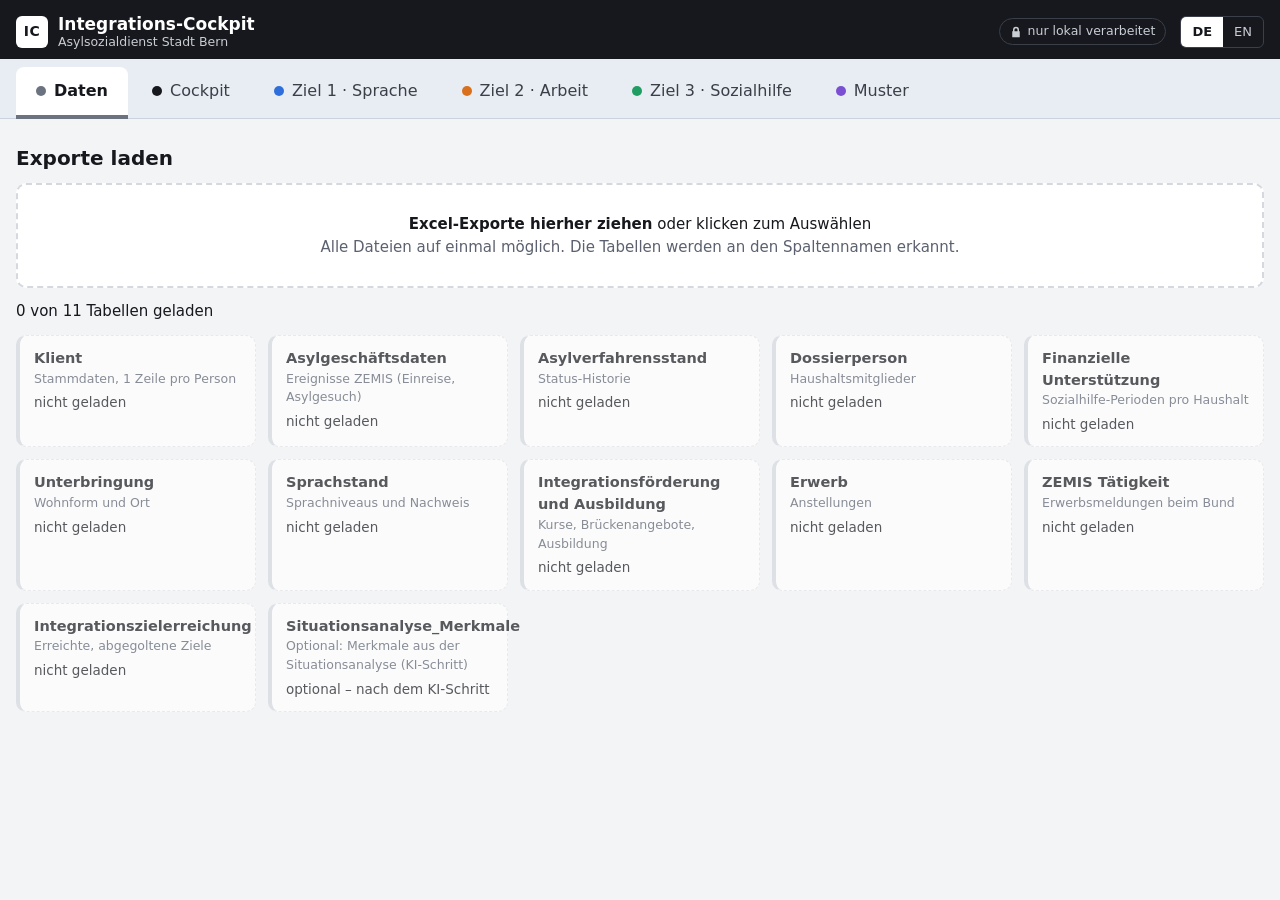
==== commit d71190f1: "Hauptmenü: eigene helle Leiste, grössere Reiter mit Farbpunkt Nur CSS und Markup-Klassen; Logik, Rei" ====
--- a/index.html
+++ b/index.html
@@ -20,8 +20,9 @@
         <button type="button" data-l="de">DE</button><button type="button" data-l="en">EN</button>
       </div>
     </div>
-    <nav id="tabs" class="appbar-inner tabs" role="tablist"></nav>
   </header>
+  <!-- Hauptmenü: eigene, volle Breite unter der Kopfleiste -->
+  <div class="tabbar"><nav id="tabs" class="appbar-inner tabs" role="tablist"></nav></div>
 
   <main id="view"></main>
 
--- a/css/app.css
+++ b/css/app.css
@@ -47,20 +47,25 @@
 .lang button:hover { color: #fff; }
 .lang button[aria-pressed="true"] { background: #fff; color: var(--bar); font-weight: 700; }
 
-/* Reiter in der Kopfleiste */
-.tabs { display: flex; gap: 2px; overflow-x: auto; }
-.tabs a { display: inline-flex; align-items: center; gap: 7px; padding: 9px 14px 8px; color: var(--bar-muted); text-decoration: none; white-space: nowrap;
-  border-radius: 6px 6px 0 0; border-bottom: 3px solid transparent; font-size: 14.5px; }
-.tabs a:hover { color: #fff; }
-.tabs a.on { background: var(--bar-active); color: #fff; font-weight: 700; }
-.tabs a.on.tab-cockpit { border-bottom-color: #F3F4F6; }   /* «dunkel» auf dunkler Leiste: helle Linie, damit sichtbar */
-.tabs a.on.tab-daten { border-bottom-color: var(--neutral); }
-.tabs a.on.tab-ziel1 { border-bottom-color: var(--g1); }
-.tabs a.on.tab-ziel2 { border-bottom-color: var(--g2); }
-.tabs a.on.tab-ziel3 { border-bottom-color: var(--g3); }
-.tabs a.on.tab-muster { border-bottom-color: var(--t); }
-.tdot { width: 8px; height: 8px; border-radius: 50%; flex: none; }
-.tab-ziel1 .tdot { background: var(--g1); } .tab-ziel2 .tdot { background: var(--g2); } .tab-ziel3 .tdot { background: var(--g3); }
+/* ---------- Hauptmenü (eigene Leiste unter der Kopfleiste) ---------- */
+.tabbar { background: #E8ECF3; border-bottom: 1px solid #CBD2DE; }
+.tabs { display: flex; gap: 4px; padding-top: 8px; }
+.tabs a { display: inline-flex; align-items: center; gap: 8px; flex: none; min-height: 48px; padding: 12px 20px;
+  font-size: 16px; font-weight: 500; color: #3A3F48; text-decoration: none; white-space: nowrap;
+  border-radius: 8px 8px 0 0; border-bottom: 4px solid transparent; margin-bottom: -1px; /* liegt auf der Unterkante */ }
+.tabs a:hover { background: #DCE2EC; color: #16181D; }
+.tabs a.on { background: #FFFFFF; color: #16181D; font-weight: 600; }
+.tabs a:focus-visible { outline: 2px solid #2f6fdb; outline-offset: 2px; }
+/* Farbe pro Reiter: Punkt (immer) und Linie unten (aktiv) */
+.tab-daten { --tab: #6B7280; } .tab-cockpit { --tab: #16181D; } .tab-ziel1 { --tab: #2f6fdb; }
+.tab-ziel2 { --tab: #d9711c; } .tab-ziel3 { --tab: #1f9d63; } .tab-muster { --tab: #7a4fd1; }
+.tabs a.on { border-bottom-color: var(--tab); }
+.tdot { width: 10px; height: 10px; border-radius: 50%; flex: none; background: var(--tab); }
+/* Schmale Bildschirme: waagrecht scrollen statt umbrechen, ohne sichtbare Bildlaufleiste */
+@media (max-width: 1180px) {
+  .tabs { overflow-x: auto; scrollbar-width: none; }
+  .tabs::-webkit-scrollbar { display: none; }
+}
 
 /* ---------- Ziel-Reiter: Akzentlinie und Titel in Zielfarbe ---------- */
 #view[data-tab="ziel1"] { --page: var(--g1); --page-text: var(--g1-text); }
@@ -110,7 +115,7 @@
 button.primary:hover, .btn.primary:hover { opacity: .88; }
 button:disabled { opacity: .5; cursor: not-allowed; }
 button:focus-visible, a:focus-visible, input:focus-visible, select:focus-visible, summary:focus-visible, [tabindex]:focus-visible { outline: 2px solid var(--accent); outline-offset: 2px; }
-.tabs a:focus-visible, .lang button:focus-visible { outline-color: #fff; }
+.lang button:focus-visible { outline-color: #fff; }
 button.link { font: inherit; font-size: 14px; background: none; border: 0; color: var(--accent); cursor: pointer; padding: 10px 0 0; }
 button.sort { font: inherit; font-weight: 650; background: none; border: 0; padding: 0; color: var(--ink); cursor: pointer; }
 .seg { display: inline-flex; border: 1px solid var(--line-strong); border-radius: 6px; overflow: hidden; flex-wrap: wrap; background: var(--card); }
@@ -229,6 +234,11 @@
     --primary-bg: #F3F4F6; --primary-ink: #16181D;
   }
   .logo { background: #F3F4F6; color: #0B0C0F; }
+  .tabbar { background: #1F2430; border-bottom-color: #2E323B; }
+  .tabs a { color: #C9CDD4; }
+  .tabs a:hover { background: #2A303D; color: #fff; }
+  .tabs a.on { background: #2C3039; color: #fff; }
+  .tab-cockpit { --tab: #E8EAED; } /* dunkel auf dunkel wäre unsichtbar */
   .drop:hover, .drop:focus, .drop.over { background: #1F2738; }
   .seg button.on, .chip.on { background: #F3F4F6; color: #16181D; border-color: #F3F4F6; }
 }
